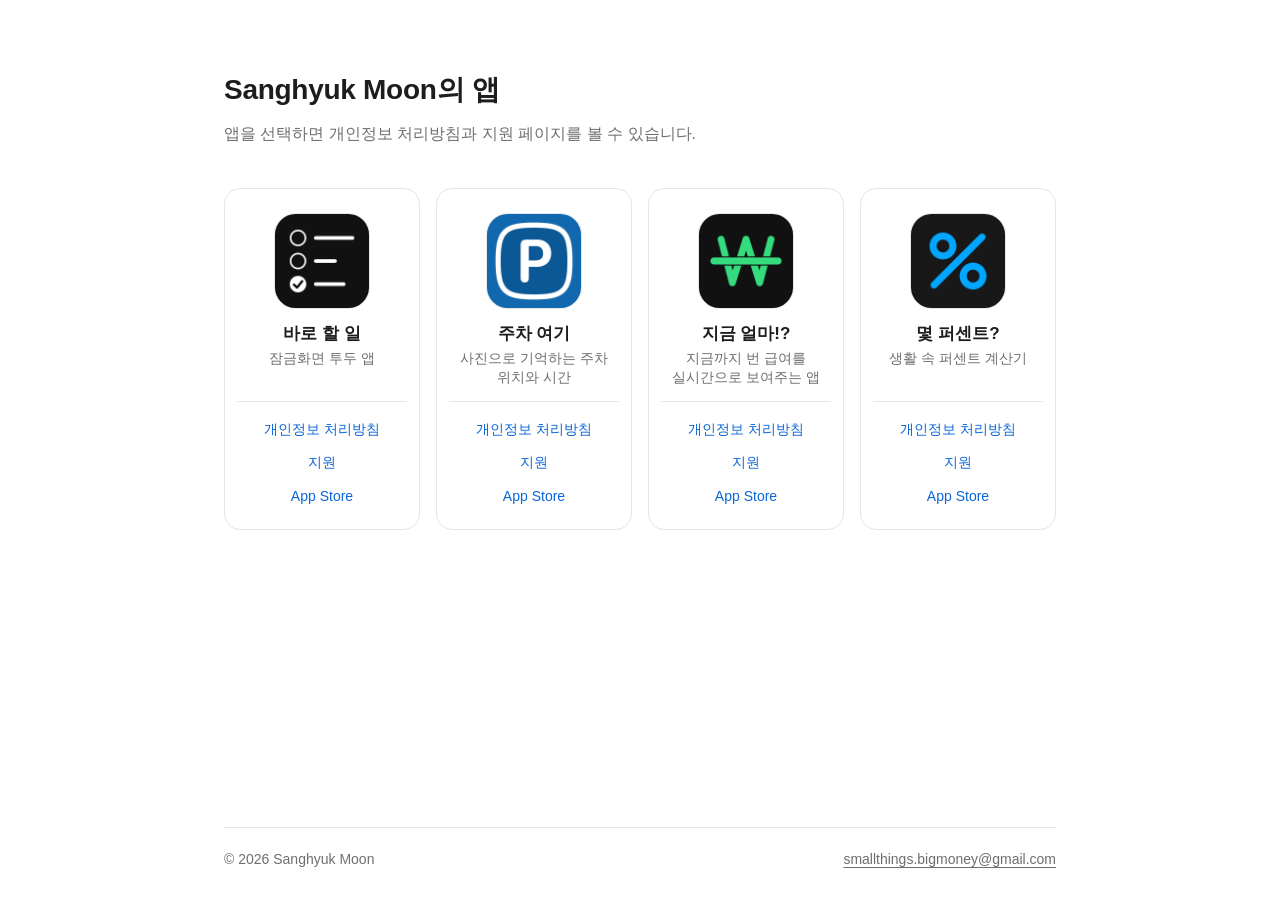
==== index.html @ 767bff01 "Rename barotodo-support path to barotodo Keep redirect stubs at the old path so existing links keep " ====
<!doctype html>
<html lang="ko">
<head>
  <meta charset="utf-8">
  <meta name="viewport" content="width=device-width, initial-scale=1">
  <meta name="description" content="Sanghyuk Moon이 만든 iOS 앱의 지원 및 개인정보 처리방침">
  <title>Sanghyuk Moon의 앱</title>
  <link rel="stylesheet" href="assets/styles.css">
</head>
<body>
  <div class="page page-home">
    <main>
      <div class="intro">
        <h1>Sanghyuk Moon의 앱</h1>
        <p class="lead">앱을 선택하면 개인정보 처리방침과 지원 페이지를 볼 수 있습니다.</p>
      </div>

      <ul class="app-grid">
        <li class="app-card">
          <a class="app-main" href="barotodo/">
            <img class="app-icon" src="barotodo/app-icon.png" alt="바로 할 일 앱 아이콘" width="96" height="96">
            <span class="app-name">바로 할 일</span>
            <span class="app-tag">잠금화면 투두 앱</span>
          </a>
          <p class="app-links">
            <a href="barotodo/">개인정보 처리방침</a>
            <a href="barotodo/support.html">지원</a>
            <a href="https://apps.apple.com/kr/app/id6792196850">App Store</a>
          </p>
        </li>
        <li class="app-card">
          <a class="app-main" href="parkinghere/">
            <img class="app-icon" src="parkinghere/app-icon.png" alt="주차 여기 앱 아이콘" width="96" height="96">
            <span class="app-name">주차 여기</span>
            <span class="app-tag">사진으로 기억하는 주차 위치와 시간</span>
          </a>
          <p class="app-links">
            <a href="parkinghere/">개인정보 처리방침</a>
            <a href="parkinghere/support.html">지원</a>
            <a href="https://apps.apple.com/kr/app/id6792790492">App Store</a>
          </p>
        </li>
        <li class="app-card">
          <a class="app-main" href="howmuch/">
            <img class="app-icon" src="howmuch/app-icon.png" alt="지금 얼마!? 앱 아이콘" width="96" height="96">
            <span class="app-name">지금 얼마!?</span>
            <span class="app-tag">지금까지 번 급여를 실시간으로 보여주는 앱</span>
          </a>
          <p class="app-links">
            <a href="howmuch/">개인정보 처리방침</a>
            <a href="howmuch/support.html">지원</a>
            <a href="https://apps.apple.com/kr/app/id6780528556">App Store</a>
          </p>
        </li>
        <li class="app-card">
          <a class="app-main" href="percentcalculator/">
            <img class="app-icon" src="percentcalculator/app-icon.png" alt="몇 퍼센트? 앱 아이콘" width="96" height="96">
            <span class="app-name">몇 퍼센트?</span>
            <span class="app-tag">생활 속 퍼센트 계산기</span>
          </a>
          <p class="app-links">
            <a href="percentcalculator/">개인정보 처리방침</a>
            <a href="percentcalculator/support.html">지원</a>
            <a href="https://apps.apple.com/kr/app/id6790330670">App Store</a>
          </p>
        </li>
      </ul>
    </main>

    <footer class="site-footer">
      <p>© 2026 Sanghyuk Moon</p>
      <a href="mailto:smallthings.bigmoney@gmail.com">smallthings.bigmoney@gmail.com</a>
    </footer>
  </div>
</body>
</html>
---- assets/styles.css ----
:root {
  color-scheme: light dark;
  --bg: #ffffff;
  --text: #1d1d1f;
  --muted: #6e6e73;
  --line: #e5e5ea;
  --soft: #f5f5f7;
  --accent: #0a66d8;
  --button-text: #ffffff;
}

@media (prefers-color-scheme: dark) {
  :root {
    --bg: #111113;
    --text: #f5f5f7;
    --muted: #a1a1a6;
    --line: #2c2c2e;
    --soft: #1c1c1e;
    --accent: #5aa9ff;
    --button-text: #0b0b0c;
  }
}

* { box-sizing: border-box; }

html { -webkit-text-size-adjust: 100%; }

body {
  margin: 0;
  background: var(--bg);
  color: var(--text);
  font-family: -apple-system, BlinkMacSystemFont, "Apple SD Gothic Neo", "Pretendard", "Noto Sans KR", "Malgun Gothic", sans-serif;
  font-size: 16px;
  line-height: 1.7;
  word-break: keep-all;
  overflow-wrap: anywhere;
}

a { color: var(--accent); text-underline-offset: 3px; }

.page {
  max-width: 720px;
  min-height: 100vh;
  margin: 0 auto;
  padding: 32px 24px 0;
  display: flex;
  flex-direction: column;
}

main { flex: 1; }

/* 앱 헤더 + 탭 */
.brand { display: flex; align-items: center; gap: 14px; }

.app-icon {
  border-radius: 22.5%;
  border: 1px solid var(--line);
  background: var(--soft);
  display: block;
}

.app-name { margin: 0; font-size: 18px; font-weight: 700; line-height: 1.3; }
.app-tag { margin: 2px 0 0; font-size: 14px; color: var(--muted); line-height: 1.4; }

.tabs {
  display: flex;
  gap: 24px;
  margin-top: 24px;
  border-bottom: 1px solid var(--line);
}

.tabs a {
  padding: 12px 2px;
  margin-bottom: -1px;
  border-bottom: 2px solid transparent;
  color: var(--muted);
  font-size: 15px;
  font-weight: 600;
  text-decoration: none;
}

.tabs a:hover { color: var(--text); }
.tabs a[aria-current="page"] { color: var(--text); border-bottom-color: var(--text); }

/* 본문 */
.intro { padding: 32px 0 8px; }

h1 { margin: 0; font-size: 28px; line-height: 1.3; letter-spacing: -0.01em; }
.lead { margin: 12px 0 0; color: var(--muted); }
.meta { margin: 12px 0 0; font-size: 14px; color: var(--muted); }

section { padding: 24px 0; border-top: 1px solid var(--line); }
.intro + section { margin-top: 24px; }

h2 { margin: 0 0 8px; font-size: 18px; line-height: 1.4; }
h3 { margin: 16px 0 4px; font-size: 16px; }
p { margin: 0 0 8px; }
section > :last-child { margin-bottom: 0; }

ul { margin: 8px 0; padding-left: 20px; }
li { margin: 4px 0; }

.note { font-size: 14px; color: var(--muted); }

.notice {
  margin: 12px 0 0;
  padding: 12px 16px;
  background: var(--soft);
  border-radius: 10px;
  font-size: 15px;
}

.details {
  display: grid;
  grid-template-columns: minmax(96px, max-content) 1fr;
  gap: 8px 20px;
  margin: 12px 0;
}

.details dt { font-weight: 600; }
.details dd { margin: 0; color: var(--muted); }

.button {
  display: inline-block;
  margin: 8px 0 12px;
  padding: 12px 22px;
  border-radius: 10px;
  background: var(--text);
  color: var(--bg);
  font-weight: 600;
  text-decoration: none;
}

.button:hover { opacity: 0.85; }

.faq details { border-bottom: 1px solid var(--line); }
.faq details:last-child { border-bottom: 0; }
.faq summary { padding: 12px 0; font-weight: 600; cursor: pointer; }
.faq details p { margin: 0 0 14px; color: var(--muted); }

/* 푸터 */
.site-footer {
  display: flex;
  align-items: center;
  justify-content: space-between;
  gap: 12px;
  margin-top: 32px;
  padding: 20px 0 28px;
  border-top: 1px solid var(--line);
  font-size: 14px;
  color: var(--muted);
}

.site-footer p { margin: 0; }
.site-footer a { color: var(--muted); }

.site-footer .home-link {
  padding: 7px 14px;
  border: 1px solid var(--line);
  border-radius: 999px;
  color: var(--text);
  font-weight: 600;
  text-decoration: none;
  white-space: nowrap;
}

.site-footer .home-link:hover { background: var(--soft); }

/* 첫 화면 */
.page-home { max-width: 880px; }
.page-home .intro { padding-top: 40px; }

.app-grid {
  list-style: none;
  margin: 32px 0 0;
  padding: 0;
  display: grid;
  grid-template-columns: repeat(4, 1fr);
  gap: 16px;
}

.app-card {
  margin: 0;
  padding: 24px 12px 16px;
  border: 1px solid var(--line);
  border-radius: 16px;
  text-align: center;
}

.app-main {
  display: flex;
  flex-direction: column;
  align-items: center;
  color: var(--text);
  text-decoration: none;
}

.app-main .app-icon { margin-bottom: 14px; }
.app-main .app-name { font-size: 17px; font-weight: 700; }
.app-main .app-tag { margin-top: 4px; min-height: 40px; }
.app-main:hover .app-name { text-decoration: underline; text-underline-offset: 3px; }

.app-links {
  display: flex;
  flex-direction: column;
  gap: 2px;
  margin: 12px 0 0;
  padding-top: 12px;
  border-top: 1px solid var(--line);
  font-size: 14px;
}

.app-links a { padding: 4px 0; text-decoration: none; }
.app-links a:hover { text-decoration: underline; }

@media (max-width: 760px) {
  .app-grid { grid-template-columns: repeat(2, 1fr); }
}

@media (max-width: 520px) {
  .page { padding: 20px 16px 0; }
  h1 { font-size: 24px; }
  .tabs { gap: 0; }
  .tabs a { flex: 1; text-align: center; }
  .details { grid-template-columns: 1fr; gap: 2px; }
  .details dd { margin-bottom: 10px; }
  .button { display: block; text-align: center; }
  .app-grid { gap: 12px; }
  .app-card { padding: 20px 10px 12px; }
}
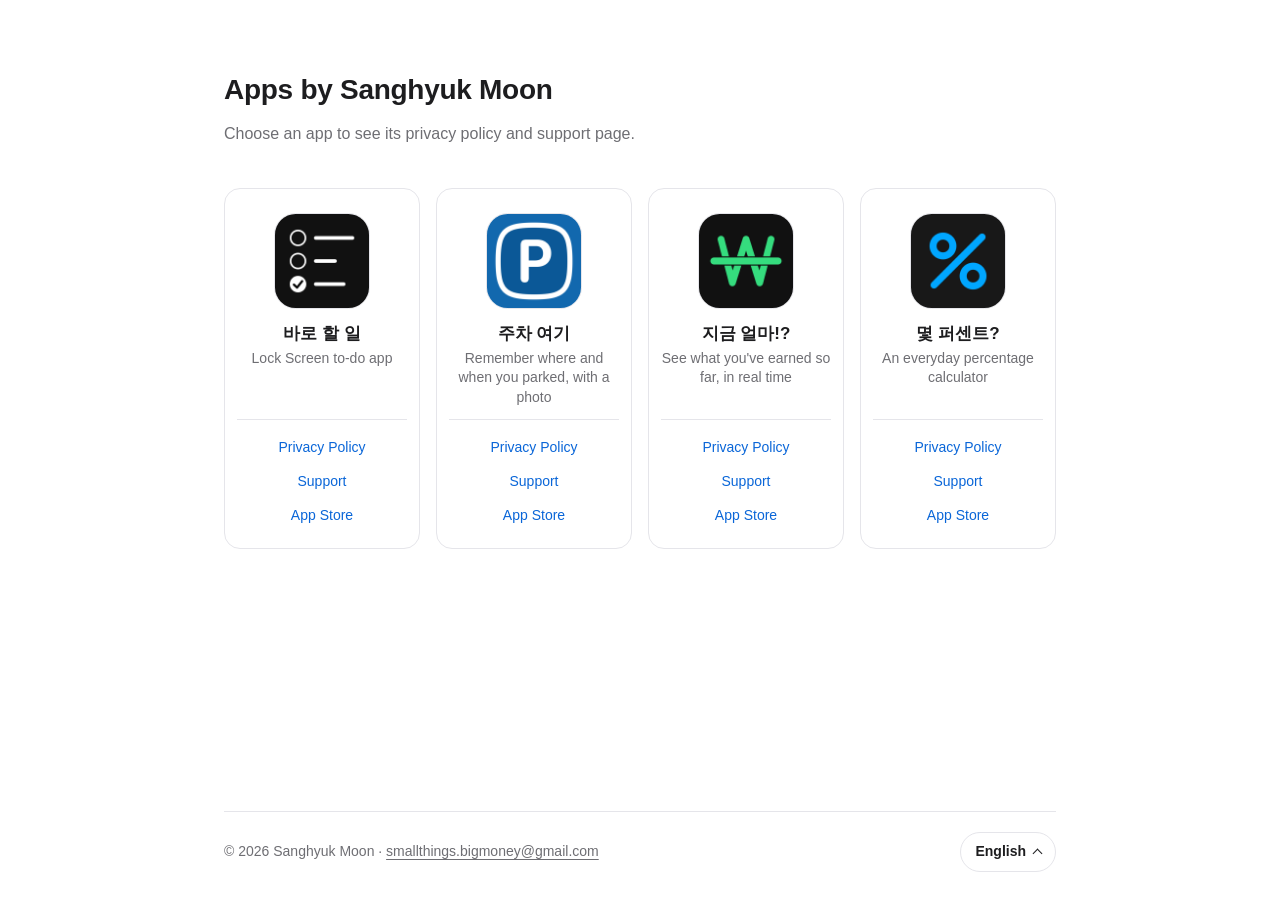
==== commit fb29b6f3: "Add English, Japanese, and Simplified Chinese translations Pages now pick the language from the devi" ====
--- a/index.html
+++ b/index.html
@@ -1,75 +1,264 @@
 <!doctype html>
-<html lang="ko">
+<html lang="en">
 <head>
   <meta charset="utf-8">
   <meta name="viewport" content="width=device-width, initial-scale=1">
-  <meta name="description" content="Sanghyuk Moon이 만든 iOS 앱의 지원 및 개인정보 처리방침">
-  <title>Sanghyuk Moon의 앱</title>
+  <meta name="description" content="Support and privacy policies for iOS apps by Sanghyuk Moon">
+  <title>Apps by Sanghyuk Moon</title>
   <link rel="stylesheet" href="assets/styles.css">
+  <script src="assets/lang.js"></script>
+  <noscript><style>.l-en { display: block; }</style></noscript>
 </head>
 <body>
   <div class="page page-home">
-    <main>
-      <div class="intro">
-        <h1>Sanghyuk Moon의 앱</h1>
-        <p class="lead">앱을 선택하면 개인정보 처리방침과 지원 페이지를 볼 수 있습니다.</p>
-      </div>
-
-      <ul class="app-grid">
-        <li class="app-card">
-          <a class="app-main" href="barotodo/">
-            <img class="app-icon" src="barotodo/app-icon.png" alt="바로 할 일 앱 아이콘" width="96" height="96">
-            <span class="app-name">바로 할 일</span>
-            <span class="app-tag">잠금화면 투두 앱</span>
-          </a>
-          <p class="app-links">
-            <a href="barotodo/">개인정보 처리방침</a>
-            <a href="barotodo/support.html">지원</a>
-            <a href="https://apps.apple.com/kr/app/id6792196850">App Store</a>
-          </p>
-        </li>
-        <li class="app-card">
-          <a class="app-main" href="parkinghere/">
-            <img class="app-icon" src="parkinghere/app-icon.png" alt="주차 여기 앱 아이콘" width="96" height="96">
-            <span class="app-name">주차 여기</span>
-            <span class="app-tag">사진으로 기억하는 주차 위치와 시간</span>
-          </a>
-          <p class="app-links">
-            <a href="parkinghere/">개인정보 처리방침</a>
-            <a href="parkinghere/support.html">지원</a>
-            <a href="https://apps.apple.com/kr/app/id6792790492">App Store</a>
-          </p>
-        </li>
-        <li class="app-card">
-          <a class="app-main" href="howmuch/">
-            <img class="app-icon" src="howmuch/app-icon.png" alt="지금 얼마!? 앱 아이콘" width="96" height="96">
-            <span class="app-name">지금 얼마!?</span>
-            <span class="app-tag">지금까지 번 급여를 실시간으로 보여주는 앱</span>
-          </a>
-          <p class="app-links">
-            <a href="howmuch/">개인정보 처리방침</a>
-            <a href="howmuch/support.html">지원</a>
-            <a href="https://apps.apple.com/kr/app/id6780528556">App Store</a>
-          </p>
-        </li>
-        <li class="app-card">
-          <a class="app-main" href="percentcalculator/">
-            <img class="app-icon" src="percentcalculator/app-icon.png" alt="몇 퍼센트? 앱 아이콘" width="96" height="96">
-            <span class="app-name">몇 퍼센트?</span>
-            <span class="app-tag">생활 속 퍼센트 계산기</span>
-          </a>
-          <p class="app-links">
-            <a href="percentcalculator/">개인정보 처리방침</a>
-            <a href="percentcalculator/support.html">지원</a>
-            <a href="https://apps.apple.com/kr/app/id6790330670">App Store</a>
-          </p>
-        </li>
-      </ul>
-    </main>
+    <div class="l l-ko" lang="ko" data-title="Sanghyuk Moon의 앱">
+      <main>
+        <div class="intro">
+          <h1>Sanghyuk Moon의 앱</h1>
+          <p class="lead">앱을 선택하면 개인정보 처리방침과 지원 페이지를 볼 수 있습니다.</p>
+        </div>
+
+        <ul class="app-grid">
+          <li class="app-card">
+            <a class="app-main" href="barotodo/">
+              <img class="app-icon" src="barotodo/app-icon.png" alt="바로 할 일 앱 아이콘" width="96" height="96">
+              <span class="app-name" lang="ko">바로 할 일</span>
+              <span class="app-tag">잠금화면 투두 앱</span>
+            </a>
+            <p class="app-links">
+              <a href="barotodo/">개인정보 처리방침</a>
+              <a href="barotodo/support.html">지원</a>
+              <a href="https://apps.apple.com/app/id6792196850">App Store</a>
+            </p>
+          </li>
+          <li class="app-card">
+            <a class="app-main" href="parkinghere/">
+              <img class="app-icon" src="parkinghere/app-icon.png" alt="주차 여기 앱 아이콘" width="96" height="96">
+              <span class="app-name" lang="ko">주차 여기</span>
+              <span class="app-tag">사진으로 기억하는 주차 위치와 시간</span>
+            </a>
+            <p class="app-links">
+              <a href="parkinghere/">개인정보 처리방침</a>
+              <a href="parkinghere/support.html">지원</a>
+              <a href="https://apps.apple.com/app/id6792790492">App Store</a>
+            </p>
+          </li>
+          <li class="app-card">
+            <a class="app-main" href="howmuch/">
+              <img class="app-icon" src="howmuch/app-icon.png" alt="지금 얼마!? 앱 아이콘" width="96" height="96">
+              <span class="app-name" lang="ko">지금 얼마!?</span>
+              <span class="app-tag">지금까지 번 급여를 실시간으로 보여주는 앱</span>
+            </a>
+            <p class="app-links">
+              <a href="howmuch/">개인정보 처리방침</a>
+              <a href="howmuch/support.html">지원</a>
+              <a href="https://apps.apple.com/app/id6780528556">App Store</a>
+            </p>
+          </li>
+          <li class="app-card">
+            <a class="app-main" href="percentcalculator/">
+              <img class="app-icon" src="percentcalculator/app-icon.png" alt="몇 퍼센트? 앱 아이콘" width="96" height="96">
+              <span class="app-name" lang="ko">몇 퍼센트?</span>
+              <span class="app-tag">생활 속 퍼센트 계산기</span>
+            </a>
+            <p class="app-links">
+              <a href="percentcalculator/">개인정보 처리방침</a>
+              <a href="percentcalculator/support.html">지원</a>
+              <a href="https://apps.apple.com/app/id6790330670">App Store</a>
+            </p>
+          </li>
+        </ul>
+      </main>
+    </div>
+    <div class="l l-en" lang="en" data-title="Apps by Sanghyuk Moon">
+      <main>
+        <div class="intro">
+          <h1>Apps by Sanghyuk Moon</h1>
+          <p class="lead">Choose an app to see its privacy policy and support page.</p>
+        </div>
+
+        <ul class="app-grid">
+          <li class="app-card">
+            <a class="app-main" href="barotodo/">
+              <img class="app-icon" src="barotodo/app-icon.png" alt="바로 할 일 app icon" width="96" height="96">
+              <span class="app-name" lang="ko">바로 할 일</span>
+              <span class="app-tag">Lock Screen to-do app</span>
+            </a>
+            <p class="app-links">
+              <a href="barotodo/">Privacy Policy</a>
+              <a href="barotodo/support.html">Support</a>
+              <a href="https://apps.apple.com/app/id6792196850">App Store</a>
+            </p>
+          </li>
+          <li class="app-card">
+            <a class="app-main" href="parkinghere/">
+              <img class="app-icon" src="parkinghere/app-icon.png" alt="주차 여기 app icon" width="96" height="96">
+              <span class="app-name" lang="ko">주차 여기</span>
+              <span class="app-tag">Remember where and when you parked, with a photo</span>
+            </a>
+            <p class="app-links">
+              <a href="parkinghere/">Privacy Policy</a>
+              <a href="parkinghere/support.html">Support</a>
+              <a href="https://apps.apple.com/app/id6792790492">App Store</a>
+            </p>
+          </li>
+          <li class="app-card">
+            <a class="app-main" href="howmuch/">
+              <img class="app-icon" src="howmuch/app-icon.png" alt="지금 얼마!? app icon" width="96" height="96">
+              <span class="app-name" lang="ko">지금 얼마!?</span>
+              <span class="app-tag">See what you've earned so far, in real time</span>
+            </a>
+            <p class="app-links">
+              <a href="howmuch/">Privacy Policy</a>
+              <a href="howmuch/support.html">Support</a>
+              <a href="https://apps.apple.com/app/id6780528556">App Store</a>
+            </p>
+          </li>
+          <li class="app-card">
+            <a class="app-main" href="percentcalculator/">
+              <img class="app-icon" src="percentcalculator/app-icon.png" alt="몇 퍼센트? app icon" width="96" height="96">
+              <span class="app-name" lang="ko">몇 퍼센트?</span>
+              <span class="app-tag">An everyday percentage calculator</span>
+            </a>
+            <p class="app-links">
+              <a href="percentcalculator/">Privacy Policy</a>
+              <a href="percentcalculator/support.html">Support</a>
+              <a href="https://apps.apple.com/app/id6790330670">App Store</a>
+            </p>
+          </li>
+        </ul>
+      </main>
+    </div>
+    <div class="l l-ja" lang="ja" data-title="Sanghyuk Moonのアプリ">
+      <main>
+        <div class="intro">
+          <h1>Sanghyuk Moonのアプリ</h1>
+          <p class="lead">アプリを選ぶと、プライバシーポリシーとサポートページをご覧いただけます。</p>
+        </div>
+
+        <ul class="app-grid">
+          <li class="app-card">
+            <a class="app-main" href="barotodo/">
+              <img class="app-icon" src="barotodo/app-icon.png" alt="바로 할 일 アプリアイコン" width="96" height="96">
+              <span class="app-name" lang="ko">바로 할 일</span>
+              <span class="app-tag">ロック画面ToDoアプリ</span>
+            </a>
+            <p class="app-links">
+              <a href="barotodo/">プライバシーポリシー</a>
+              <a href="barotodo/support.html">サポート</a>
+              <a href="https://apps.apple.com/app/id6792196850">App Store</a>
+            </p>
+          </li>
+          <li class="app-card">
+            <a class="app-main" href="parkinghere/">
+              <img class="app-icon" src="parkinghere/app-icon.png" alt="주차 여기 アプリアイコン" width="96" height="96">
+              <span class="app-name" lang="ko">주차 여기</span>
+              <span class="app-tag">写真で覚える駐車位置と時間</span>
+            </a>
+            <p class="app-links">
+              <a href="parkinghere/">プライバシーポリシー</a>
+              <a href="parkinghere/support.html">サポート</a>
+              <a href="https://apps.apple.com/app/id6792790492">App Store</a>
+            </p>
+          </li>
+          <li class="app-card">
+            <a class="app-main" href="howmuch/">
+              <img class="app-icon" src="howmuch/app-icon.png" alt="지금 얼마!? アプリアイコン" width="96" height="96">
+              <span class="app-name" lang="ko">지금 얼마!?</span>
+              <span class="app-tag">今までに稼いだ給与をリアルタイムで表示するアプリ</span>
+            </a>
+            <p class="app-links">
+              <a href="howmuch/">プライバシーポリシー</a>
+              <a href="howmuch/support.html">サポート</a>
+              <a href="https://apps.apple.com/app/id6780528556">App Store</a>
+            </p>
+          </li>
+          <li class="app-card">
+            <a class="app-main" href="percentcalculator/">
+              <img class="app-icon" src="percentcalculator/app-icon.png" alt="몇 퍼센트? アプリアイコン" width="96" height="96">
+              <span class="app-name" lang="ko">몇 퍼센트?</span>
+              <span class="app-tag">暮らしのパーセント計算機</span>
+            </a>
+            <p class="app-links">
+              <a href="percentcalculator/">プライバシーポリシー</a>
+              <a href="percentcalculator/support.html">サポート</a>
+              <a href="https://apps.apple.com/app/id6790330670">App Store</a>
+            </p>
+          </li>
+        </ul>
+      </main>
+    </div>
+    <div class="l l-zh" lang="zh-Hans" data-title="Sanghyuk Moon 的应用">
+      <main>
+        <div class="intro">
+          <h1>Sanghyuk Moon 的应用</h1>
+          <p class="lead">选择应用即可查看隐私政策和支持页面。</p>
+        </div>
+
+        <ul class="app-grid">
+          <li class="app-card">
+            <a class="app-main" href="barotodo/">
+              <img class="app-icon" src="barotodo/app-icon.png" alt="바로 할 일 应用图标" width="96" height="96">
+              <span class="app-name" lang="ko">바로 할 일</span>
+              <span class="app-tag">锁屏待办应用</span>
+            </a>
+            <p class="app-links">
+              <a href="barotodo/">隐私政策</a>
+              <a href="barotodo/support.html">支持</a>
+              <a href="https://apps.apple.com/app/id6792196850">App Store</a>
+            </p>
+          </li>
+          <li class="app-card">
+            <a class="app-main" href="parkinghere/">
+              <img class="app-icon" src="parkinghere/app-icon.png" alt="주차 여기 应用图标" width="96" height="96">
+              <span class="app-name" lang="ko">주차 여기</span>
+              <span class="app-tag">用照片记住停车位置和时间</span>
+            </a>
+            <p class="app-links">
+              <a href="parkinghere/">隐私政策</a>
+              <a href="parkinghere/support.html">支持</a>
+              <a href="https://apps.apple.com/app/id6792790492">App Store</a>
+            </p>
+          </li>
+          <li class="app-card">
+            <a class="app-main" href="howmuch/">
+              <img class="app-icon" src="howmuch/app-icon.png" alt="지금 얼마!? 应用图标" width="96" height="96">
+              <span class="app-name" lang="ko">지금 얼마!?</span>
+              <span class="app-tag">实时显示到目前为止赚到的工资</span>
+            </a>
+            <p class="app-links">
+              <a href="howmuch/">隐私政策</a>
+              <a href="howmuch/support.html">支持</a>
+              <a href="https://apps.apple.com/app/id6780528556">App Store</a>
+            </p>
+          </li>
+          <li class="app-card">
+            <a class="app-main" href="percentcalculator/">
+              <img class="app-icon" src="percentcalculator/app-icon.png" alt="몇 퍼센트? 应用图标" width="96" height="96">
+              <span class="app-name" lang="ko">몇 퍼센트?</span>
+              <span class="app-tag">生活中的百分比计算器</span>
+            </a>
+            <p class="app-links">
+              <a href="percentcalculator/">隐私政策</a>
+              <a href="percentcalculator/support.html">支持</a>
+              <a href="https://apps.apple.com/app/id6790330670">App Store</a>
+            </p>
+          </li>
+        </ul>
+      </main>
+    </div>
 
     <footer class="site-footer">
-      <p>© 2026 Sanghyuk Moon</p>
-      <a href="mailto:smallthings.bigmoney@gmail.com">smallthings.bigmoney@gmail.com</a>
+      <p>© 2026 Sanghyuk Moon · <a href="mailto:smallthings.bigmoney@gmail.com">smallthings.bigmoney@gmail.com</a></p>
+      <details class="lang-menu">
+        <summary aria-label="Language"><span data-lang-label>Language</span></summary>
+        <div class="menu">
+          <button type="button" data-set-lang="en" lang="en">English</button>
+          <button type="button" data-set-lang="ko" lang="ko">한국어</button>
+          <button type="button" data-set-lang="ja" lang="ja">日本語</button>
+          <button type="button" data-set-lang="zh" lang="zh-Hans">简体中文</button>
+        </div>
+      </details>
     </footer>
   </div>
 </body>
--- a/assets/styles.css
+++ b/assets/styles.css
@@ -29,7 +29,7 @@
   margin: 0;
   background: var(--bg);
   color: var(--text);
-  font-family: -apple-system, BlinkMacSystemFont, "Apple SD Gothic Neo", "Pretendard", "Noto Sans KR", "Malgun Gothic", sans-serif;
+  font-family: -apple-system, BlinkMacSystemFont, "Apple SD Gothic Neo", "Hiragino Sans", "PingFang SC", "Noto Sans KR", "Malgun Gothic", "Yu Gothic", "Microsoft YaHei", sans-serif;
   font-size: 16px;
   line-height: 1.7;
   word-break: keep-all;
@@ -47,7 +47,13 @@
   flex-direction: column;
 }
 
-main { flex: 1; }
+/* 언어별 블록: lang.js가 html[data-lang]을 정하면 해당 언어만 보인다 */
+.l { display: none; flex: 1; }
+html[data-lang="ko"] .l-ko,
+html[data-lang="en"] .l-en,
+html[data-lang="ja"] .l-ja,
+html[data-lang="zh"] .l-zh { display: block; }
+.l-en, .l-ja, .l-zh { word-break: normal; }
 
 /* 앱 헤더 + 탭 */
 .brand { display: flex; align-items: center; gap: 14px; }
@@ -154,17 +160,74 @@
 .site-footer p { margin: 0; }
 .site-footer a { color: var(--muted); }
 
-.site-footer .home-link {
+/* 언어 선택 메뉴 */
+.lang-menu { position: relative; }
+
+.lang-menu summary {
+  display: flex;
+  align-items: center;
+  gap: 8px;
   padding: 7px 14px;
   border: 1px solid var(--line);
   border-radius: 999px;
   color: var(--text);
   font-weight: 600;
-  text-decoration: none;
   white-space: nowrap;
-}
-
-.site-footer .home-link:hover { background: var(--soft); }
+  cursor: pointer;
+  list-style: none;
+  user-select: none;
+}
+
+.lang-menu summary::-webkit-details-marker { display: none; }
+
+.lang-menu summary::after {
+  content: "";
+  width: 6px;
+  height: 6px;
+  margin-top: 3px;
+  border-left: 1.5px solid currentColor;
+  border-top: 1.5px solid currentColor;
+  transform: rotate(45deg);
+}
+
+.lang-menu[open] summary::after { margin-top: -3px; transform: rotate(225deg); }
+.lang-menu summary:hover, .lang-menu[open] summary { background: var(--soft); }
+
+.lang-menu .menu {
+  position: absolute;
+  right: 0;
+  bottom: calc(100% + 8px);
+  min-width: 168px;
+  padding: 6px;
+  background: var(--bg);
+  border: 1px solid var(--line);
+  border-radius: 12px;
+  box-shadow: 0 8px 24px rgba(0, 0, 0, 0.14);
+  z-index: 10;
+}
+
+.lang-menu .menu button,
+.lang-menu .menu a {
+  display: block;
+  width: 100%;
+  padding: 9px 12px;
+  border: 0;
+  border-radius: 8px;
+  background: none;
+  color: var(--text);
+  font: inherit;
+  text-align: left;
+  text-decoration: none;
+  cursor: pointer;
+}
+
+.lang-menu .menu button:hover,
+.lang-menu .menu a:hover { background: var(--soft); }
+
+.lang-menu .menu button[aria-current="true"] { font-weight: 700; }
+.lang-menu .menu button[aria-current="true"]::after { content: "✓"; float: right; color: var(--muted); }
+
+.lang-menu .menu hr { margin: 6px 0; border: 0; border-top: 1px solid var(--line); }
 
 /* 첫 화면 */
 .page-home { max-width: 880px; }
@@ -185,9 +248,12 @@
   border: 1px solid var(--line);
   border-radius: 16px;
   text-align: center;
+  display: flex;
+  flex-direction: column;
 }
 
 .app-main {
+  flex: 1;
   display: flex;
   flex-direction: column;
   align-items: center;
@@ -197,7 +263,7 @@
 
 .app-main .app-icon { margin-bottom: 14px; }
 .app-main .app-name { font-size: 17px; font-weight: 700; }
-.app-main .app-tag { margin-top: 4px; min-height: 40px; }
+.app-main .app-tag { margin-top: 4px; }
 .app-main:hover .app-name { text-decoration: underline; text-underline-offset: 3px; }
 
 .app-links {
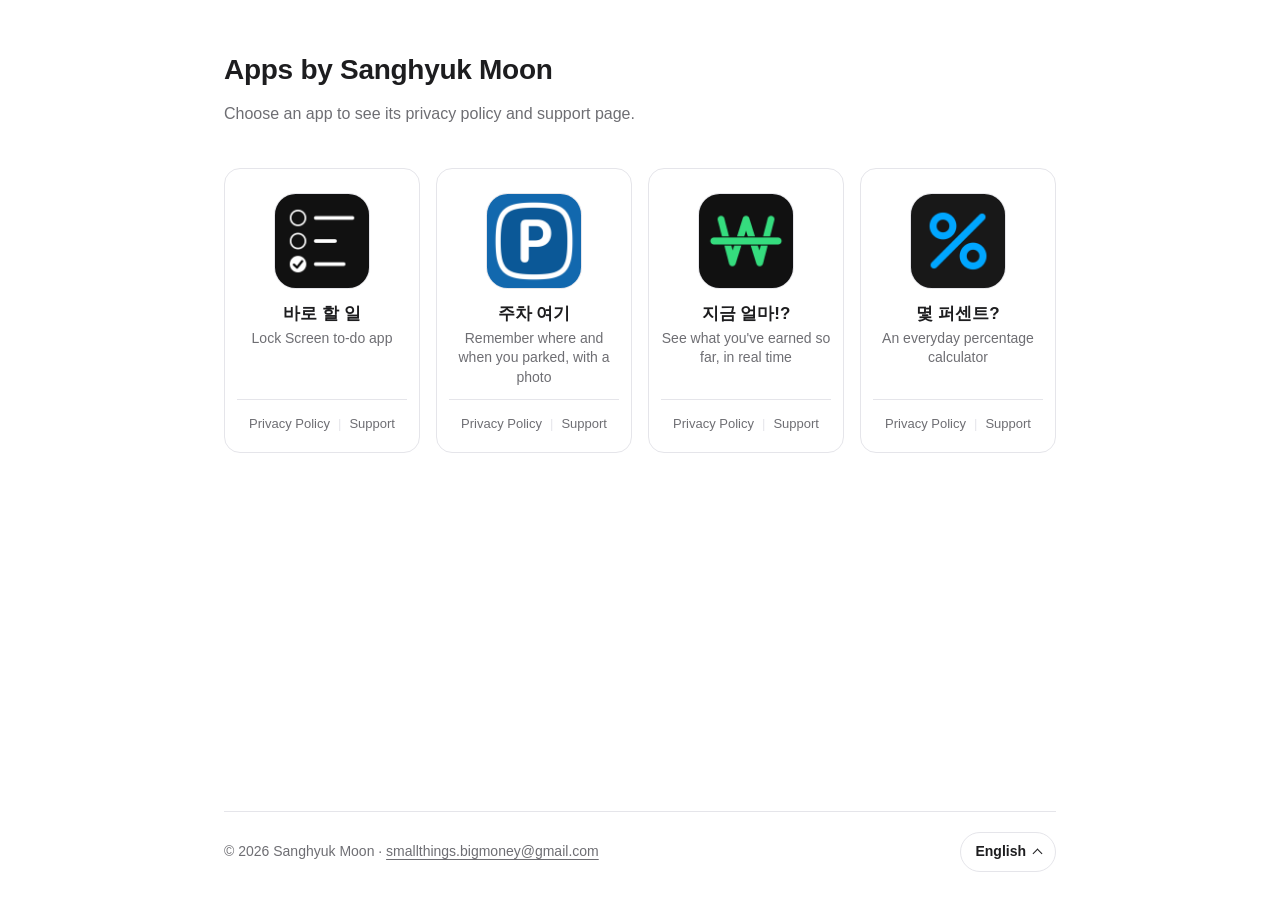
==== commit 60181151: "Link home icons to the App Store and pin the app header Home cards: the icon opens the App Store, an" ====
--- a/index.html
+++ b/index.html
@@ -20,7 +20,7 @@
 
         <ul class="app-grid">
           <li class="app-card">
-            <a class="app-main" href="barotodo/">
+            <a class="app-main" href="https://apps.apple.com/app/id6792196850">
               <img class="app-icon" src="barotodo/app-icon.png" alt="바로 할 일 앱 아이콘" width="96" height="96">
               <span class="app-name" lang="ko">바로 할 일</span>
               <span class="app-tag">잠금화면 투두 앱</span>
@@ -28,11 +28,10 @@
             <p class="app-links">
               <a href="barotodo/">개인정보 처리방침</a>
               <a href="barotodo/support.html">지원</a>
-              <a href="https://apps.apple.com/app/id6792196850">App Store</a>
-            </p>
-          </li>
-          <li class="app-card">
-            <a class="app-main" href="parkinghere/">
+            </p>
+          </li>
+          <li class="app-card">
+            <a class="app-main" href="https://apps.apple.com/app/id6792790492">
               <img class="app-icon" src="parkinghere/app-icon.png" alt="주차 여기 앱 아이콘" width="96" height="96">
               <span class="app-name" lang="ko">주차 여기</span>
               <span class="app-tag">사진으로 기억하는 주차 위치와 시간</span>
@@ -40,11 +39,10 @@
             <p class="app-links">
               <a href="parkinghere/">개인정보 처리방침</a>
               <a href="parkinghere/support.html">지원</a>
-              <a href="https://apps.apple.com/app/id6792790492">App Store</a>
-            </p>
-          </li>
-          <li class="app-card">
-            <a class="app-main" href="howmuch/">
+            </p>
+          </li>
+          <li class="app-card">
+            <a class="app-main" href="https://apps.apple.com/app/id6780528556">
               <img class="app-icon" src="howmuch/app-icon.png" alt="지금 얼마!? 앱 아이콘" width="96" height="96">
               <span class="app-name" lang="ko">지금 얼마!?</span>
               <span class="app-tag">지금까지 번 급여를 실시간으로 보여주는 앱</span>
@@ -52,11 +50,10 @@
             <p class="app-links">
               <a href="howmuch/">개인정보 처리방침</a>
               <a href="howmuch/support.html">지원</a>
-              <a href="https://apps.apple.com/app/id6780528556">App Store</a>
-            </p>
-          </li>
-          <li class="app-card">
-            <a class="app-main" href="percentcalculator/">
+            </p>
+          </li>
+          <li class="app-card">
+            <a class="app-main" href="https://apps.apple.com/app/id6790330670">
               <img class="app-icon" src="percentcalculator/app-icon.png" alt="몇 퍼센트? 앱 아이콘" width="96" height="96">
               <span class="app-name" lang="ko">몇 퍼센트?</span>
               <span class="app-tag">생활 속 퍼센트 계산기</span>
@@ -64,7 +61,6 @@
             <p class="app-links">
               <a href="percentcalculator/">개인정보 처리방침</a>
               <a href="percentcalculator/support.html">지원</a>
-              <a href="https://apps.apple.com/app/id6790330670">App Store</a>
             </p>
           </li>
         </ul>
@@ -79,7 +75,7 @@
 
         <ul class="app-grid">
           <li class="app-card">
-            <a class="app-main" href="barotodo/">
+            <a class="app-main" href="https://apps.apple.com/app/id6792196850">
               <img class="app-icon" src="barotodo/app-icon.png" alt="바로 할 일 app icon" width="96" height="96">
               <span class="app-name" lang="ko">바로 할 일</span>
               <span class="app-tag">Lock Screen to-do app</span>
@@ -87,11 +83,10 @@
             <p class="app-links">
               <a href="barotodo/">Privacy Policy</a>
               <a href="barotodo/support.html">Support</a>
-              <a href="https://apps.apple.com/app/id6792196850">App Store</a>
-            </p>
-          </li>
-          <li class="app-card">
-            <a class="app-main" href="parkinghere/">
+            </p>
+          </li>
+          <li class="app-card">
+            <a class="app-main" href="https://apps.apple.com/app/id6792790492">
               <img class="app-icon" src="parkinghere/app-icon.png" alt="주차 여기 app icon" width="96" height="96">
               <span class="app-name" lang="ko">주차 여기</span>
               <span class="app-tag">Remember where and when you parked, with a photo</span>
@@ -99,11 +94,10 @@
             <p class="app-links">
               <a href="parkinghere/">Privacy Policy</a>
               <a href="parkinghere/support.html">Support</a>
-              <a href="https://apps.apple.com/app/id6792790492">App Store</a>
-            </p>
-          </li>
-          <li class="app-card">
-            <a class="app-main" href="howmuch/">
+            </p>
+          </li>
+          <li class="app-card">
+            <a class="app-main" href="https://apps.apple.com/app/id6780528556">
               <img class="app-icon" src="howmuch/app-icon.png" alt="지금 얼마!? app icon" width="96" height="96">
               <span class="app-name" lang="ko">지금 얼마!?</span>
               <span class="app-tag">See what you've earned so far, in real time</span>
@@ -111,11 +105,10 @@
             <p class="app-links">
               <a href="howmuch/">Privacy Policy</a>
               <a href="howmuch/support.html">Support</a>
-              <a href="https://apps.apple.com/app/id6780528556">App Store</a>
-            </p>
-          </li>
-          <li class="app-card">
-            <a class="app-main" href="percentcalculator/">
+            </p>
+          </li>
+          <li class="app-card">
+            <a class="app-main" href="https://apps.apple.com/app/id6790330670">
               <img class="app-icon" src="percentcalculator/app-icon.png" alt="몇 퍼센트? app icon" width="96" height="96">
               <span class="app-name" lang="ko">몇 퍼센트?</span>
               <span class="app-tag">An everyday percentage calculator</span>
@@ -123,7 +116,6 @@
             <p class="app-links">
               <a href="percentcalculator/">Privacy Policy</a>
               <a href="percentcalculator/support.html">Support</a>
-              <a href="https://apps.apple.com/app/id6790330670">App Store</a>
             </p>
           </li>
         </ul>
@@ -138,51 +130,47 @@
 
         <ul class="app-grid">
           <li class="app-card">
-            <a class="app-main" href="barotodo/">
+            <a class="app-main" href="https://apps.apple.com/app/id6792196850">
               <img class="app-icon" src="barotodo/app-icon.png" alt="바로 할 일 アプリアイコン" width="96" height="96">
               <span class="app-name" lang="ko">바로 할 일</span>
               <span class="app-tag">ロック画面ToDoアプリ</span>
             </a>
             <p class="app-links">
-              <a href="barotodo/">プライバシーポリシー</a>
+              <a href="barotodo/">プライバシー</a>
               <a href="barotodo/support.html">サポート</a>
-              <a href="https://apps.apple.com/app/id6792196850">App Store</a>
-            </p>
-          </li>
-          <li class="app-card">
-            <a class="app-main" href="parkinghere/">
+            </p>
+          </li>
+          <li class="app-card">
+            <a class="app-main" href="https://apps.apple.com/app/id6792790492">
               <img class="app-icon" src="parkinghere/app-icon.png" alt="주차 여기 アプリアイコン" width="96" height="96">
               <span class="app-name" lang="ko">주차 여기</span>
               <span class="app-tag">写真で覚える駐車位置と時間</span>
             </a>
             <p class="app-links">
-              <a href="parkinghere/">プライバシーポリシー</a>
+              <a href="parkinghere/">プライバシー</a>
               <a href="parkinghere/support.html">サポート</a>
-              <a href="https://apps.apple.com/app/id6792790492">App Store</a>
-            </p>
-          </li>
-          <li class="app-card">
-            <a class="app-main" href="howmuch/">
+            </p>
+          </li>
+          <li class="app-card">
+            <a class="app-main" href="https://apps.apple.com/app/id6780528556">
               <img class="app-icon" src="howmuch/app-icon.png" alt="지금 얼마!? アプリアイコン" width="96" height="96">
               <span class="app-name" lang="ko">지금 얼마!?</span>
               <span class="app-tag">今までに稼いだ給与をリアルタイムで表示するアプリ</span>
             </a>
             <p class="app-links">
-              <a href="howmuch/">プライバシーポリシー</a>
+              <a href="howmuch/">プライバシー</a>
               <a href="howmuch/support.html">サポート</a>
-              <a href="https://apps.apple.com/app/id6780528556">App Store</a>
-            </p>
-          </li>
-          <li class="app-card">
-            <a class="app-main" href="percentcalculator/">
+            </p>
+          </li>
+          <li class="app-card">
+            <a class="app-main" href="https://apps.apple.com/app/id6790330670">
               <img class="app-icon" src="percentcalculator/app-icon.png" alt="몇 퍼센트? アプリアイコン" width="96" height="96">
               <span class="app-name" lang="ko">몇 퍼센트?</span>
               <span class="app-tag">暮らしのパーセント計算機</span>
             </a>
             <p class="app-links">
-              <a href="percentcalculator/">プライバシーポリシー</a>
+              <a href="percentcalculator/">プライバシー</a>
               <a href="percentcalculator/support.html">サポート</a>
-              <a href="https://apps.apple.com/app/id6790330670">App Store</a>
             </p>
           </li>
         </ul>
@@ -197,7 +185,7 @@
 
         <ul class="app-grid">
           <li class="app-card">
-            <a class="app-main" href="barotodo/">
+            <a class="app-main" href="https://apps.apple.com/app/id6792196850">
               <img class="app-icon" src="barotodo/app-icon.png" alt="바로 할 일 应用图标" width="96" height="96">
               <span class="app-name" lang="ko">바로 할 일</span>
               <span class="app-tag">锁屏待办应用</span>
@@ -205,11 +193,10 @@
             <p class="app-links">
               <a href="barotodo/">隐私政策</a>
               <a href="barotodo/support.html">支持</a>
-              <a href="https://apps.apple.com/app/id6792196850">App Store</a>
-            </p>
-          </li>
-          <li class="app-card">
-            <a class="app-main" href="parkinghere/">
+            </p>
+          </li>
+          <li class="app-card">
+            <a class="app-main" href="https://apps.apple.com/app/id6792790492">
               <img class="app-icon" src="parkinghere/app-icon.png" alt="주차 여기 应用图标" width="96" height="96">
               <span class="app-name" lang="ko">주차 여기</span>
               <span class="app-tag">用照片记住停车位置和时间</span>
@@ -217,11 +204,10 @@
             <p class="app-links">
               <a href="parkinghere/">隐私政策</a>
               <a href="parkinghere/support.html">支持</a>
-              <a href="https://apps.apple.com/app/id6792790492">App Store</a>
-            </p>
-          </li>
-          <li class="app-card">
-            <a class="app-main" href="howmuch/">
+            </p>
+          </li>
+          <li class="app-card">
+            <a class="app-main" href="https://apps.apple.com/app/id6780528556">
               <img class="app-icon" src="howmuch/app-icon.png" alt="지금 얼마!? 应用图标" width="96" height="96">
               <span class="app-name" lang="ko">지금 얼마!?</span>
               <span class="app-tag">实时显示到目前为止赚到的工资</span>
@@ -229,11 +215,10 @@
             <p class="app-links">
               <a href="howmuch/">隐私政策</a>
               <a href="howmuch/support.html">支持</a>
-              <a href="https://apps.apple.com/app/id6780528556">App Store</a>
-            </p>
-          </li>
-          <li class="app-card">
-            <a class="app-main" href="percentcalculator/">
+            </p>
+          </li>
+          <li class="app-card">
+            <a class="app-main" href="https://apps.apple.com/app/id6790330670">
               <img class="app-icon" src="percentcalculator/app-icon.png" alt="몇 퍼센트? 应用图标" width="96" height="96">
               <span class="app-name" lang="ko">몇 퍼센트?</span>
               <span class="app-tag">生活中的百分比计算器</span>
@@ -241,7 +226,6 @@
             <p class="app-links">
               <a href="percentcalculator/">隐私政策</a>
               <a href="percentcalculator/support.html">支持</a>
-              <a href="https://apps.apple.com/app/id6790330670">App Store</a>
             </p>
           </li>
         </ul>
--- a/assets/styles.css
+++ b/assets/styles.css
@@ -42,7 +42,7 @@
   max-width: 720px;
   min-height: 100vh;
   margin: 0 auto;
-  padding: 32px 24px 0;
+  padding: 12px 24px 0;
   display: flex;
   flex-direction: column;
 }
@@ -56,7 +56,30 @@
 .l-en, .l-ja, .l-zh { word-break: normal; }
 
 /* 앱 헤더 + 탭 */
+.app-header {
+  position: sticky;
+  top: 0;
+  z-index: 5;
+  padding-top: 20px;
+  background: var(--bg);
+}
+
 .brand { display: flex; align-items: center; gap: 14px; }
+.brand-text { flex: 1; min-width: 0; }
+
+.store-link {
+  flex: none;
+  padding: 7px 16px;
+  border-radius: 999px;
+  background: var(--text);
+  color: var(--bg);
+  font-size: 14px;
+  font-weight: 600;
+  text-decoration: none;
+  white-space: nowrap;
+}
+
+.store-link:hover { opacity: 0.85; }
 
 .app-icon {
   border-radius: 22.5%;
@@ -71,7 +94,7 @@
 .tabs {
   display: flex;
   gap: 24px;
-  margin-top: 24px;
+  margin-top: 16px;
   border-bottom: 1px solid var(--line);
 }
 
@@ -268,23 +291,30 @@
 
 .app-links {
   display: flex;
-  flex-direction: column;
-  gap: 2px;
+  flex-wrap: wrap;
+  justify-content: center;
   margin: 12px 0 0;
   padding-top: 12px;
   border-top: 1px solid var(--line);
-  font-size: 14px;
-}
-
-.app-links a { padding: 4px 0; text-decoration: none; }
-.app-links a:hover { text-decoration: underline; }
+  font-size: 13px;
+  line-height: 1.5;
+}
+
+.app-links a { padding: 2px 0; color: var(--muted); text-decoration: none; }
+.app-links a:hover { color: var(--text); text-decoration: underline; }
+.app-links a + a::before { content: "|"; margin: 0 8px; color: var(--line); display: inline-block; }
 
 @media (max-width: 760px) {
   .app-grid { grid-template-columns: repeat(2, 1fr); }
 }
 
 @media (max-width: 520px) {
-  .page { padding: 20px 16px 0; }
+  .page { padding: 4px 16px 0; }
+  .app-header { padding-top: 12px; }
+  .app-header .app-icon { width: 44px; height: 44px; }
+  .brand { gap: 12px; }
+  .tabs { margin-top: 10px; }
+  .tabs a { padding: 10px 2px; }
   h1 { font-size: 24px; }
   .tabs { gap: 0; }
   .tabs a { flex: 1; text-align: center; }
@@ -292,5 +322,7 @@
   .details dd { margin-bottom: 10px; }
   .button { display: block; text-align: center; }
   .app-grid { gap: 12px; }
-  .app-card { padding: 20px 10px 12px; }
-}
+  .app-card { padding: 20px 8px 12px; }
+  .app-links { font-size: 12px; }
+  .app-links a + a::before { margin: 0 6px; }
+}
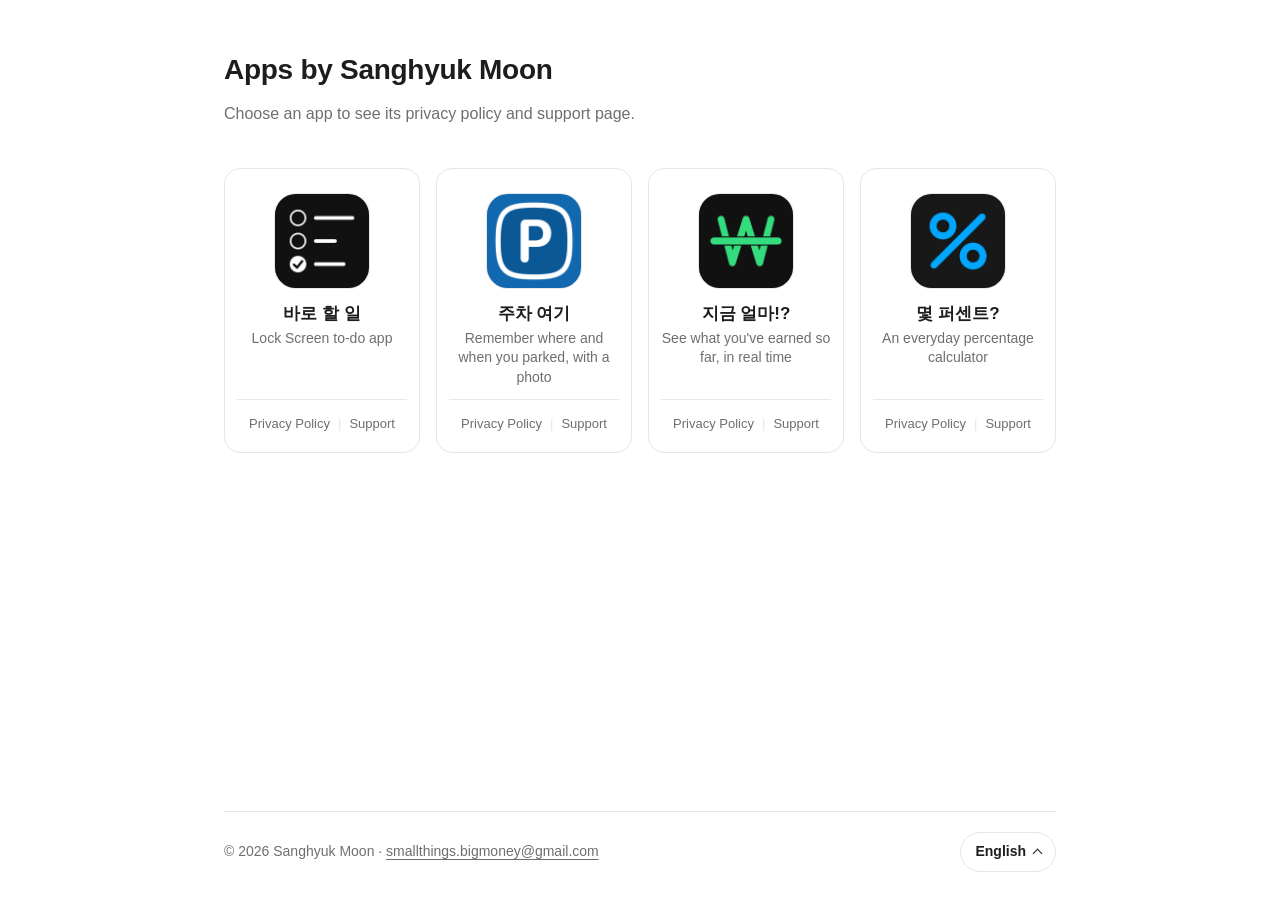
==== commit 60c85733: "Point Korea-only apps to the Korean App Store 바로 할 일 and 지금 얼마!? are only available in the Korean st" ====
--- a/index.html
+++ b/index.html
@@ -20,7 +20,7 @@
 
         <ul class="app-grid">
           <li class="app-card">
-            <a class="app-main" href="https://apps.apple.com/app/id6792196850">
+            <a class="app-main" href="https://apps.apple.com/kr/app/id6792196850">
               <img class="app-icon" src="barotodo/app-icon.png" alt="바로 할 일 앱 아이콘" width="96" height="96">
               <span class="app-name" lang="ko">바로 할 일</span>
               <span class="app-tag">잠금화면 투두 앱</span>
@@ -42,7 +42,7 @@
             </p>
           </li>
           <li class="app-card">
-            <a class="app-main" href="https://apps.apple.com/app/id6780528556">
+            <a class="app-main" href="https://apps.apple.com/kr/app/id6780528556">
               <img class="app-icon" src="howmuch/app-icon.png" alt="지금 얼마!? 앱 아이콘" width="96" height="96">
               <span class="app-name" lang="ko">지금 얼마!?</span>
               <span class="app-tag">지금까지 번 급여를 실시간으로 보여주는 앱</span>
@@ -75,7 +75,7 @@
 
         <ul class="app-grid">
           <li class="app-card">
-            <a class="app-main" href="https://apps.apple.com/app/id6792196850">
+            <a class="app-main" href="https://apps.apple.com/kr/app/id6792196850">
               <img class="app-icon" src="barotodo/app-icon.png" alt="바로 할 일 app icon" width="96" height="96">
               <span class="app-name" lang="ko">바로 할 일</span>
               <span class="app-tag">Lock Screen to-do app</span>
@@ -97,7 +97,7 @@
             </p>
           </li>
           <li class="app-card">
-            <a class="app-main" href="https://apps.apple.com/app/id6780528556">
+            <a class="app-main" href="https://apps.apple.com/kr/app/id6780528556">
               <img class="app-icon" src="howmuch/app-icon.png" alt="지금 얼마!? app icon" width="96" height="96">
               <span class="app-name" lang="ko">지금 얼마!?</span>
               <span class="app-tag">See what you've earned so far, in real time</span>
@@ -130,7 +130,7 @@
 
         <ul class="app-grid">
           <li class="app-card">
-            <a class="app-main" href="https://apps.apple.com/app/id6792196850">
+            <a class="app-main" href="https://apps.apple.com/kr/app/id6792196850">
               <img class="app-icon" src="barotodo/app-icon.png" alt="바로 할 일 アプリアイコン" width="96" height="96">
               <span class="app-name" lang="ko">바로 할 일</span>
               <span class="app-tag">ロック画面ToDoアプリ</span>
@@ -152,7 +152,7 @@
             </p>
           </li>
           <li class="app-card">
-            <a class="app-main" href="https://apps.apple.com/app/id6780528556">
+            <a class="app-main" href="https://apps.apple.com/kr/app/id6780528556">
               <img class="app-icon" src="howmuch/app-icon.png" alt="지금 얼마!? アプリアイコン" width="96" height="96">
               <span class="app-name" lang="ko">지금 얼마!?</span>
               <span class="app-tag">今までに稼いだ給与をリアルタイムで表示するアプリ</span>
@@ -185,7 +185,7 @@
 
         <ul class="app-grid">
           <li class="app-card">
-            <a class="app-main" href="https://apps.apple.com/app/id6792196850">
+            <a class="app-main" href="https://apps.apple.com/kr/app/id6792196850">
               <img class="app-icon" src="barotodo/app-icon.png" alt="바로 할 일 应用图标" width="96" height="96">
               <span class="app-name" lang="ko">바로 할 일</span>
               <span class="app-tag">锁屏待办应用</span>
@@ -207,7 +207,7 @@
             </p>
           </li>
           <li class="app-card">
-            <a class="app-main" href="https://apps.apple.com/app/id6780528556">
+            <a class="app-main" href="https://apps.apple.com/kr/app/id6780528556">
               <img class="app-icon" src="howmuch/app-icon.png" alt="지금 얼마!? 应用图标" width="96" height="96">
               <span class="app-name" lang="ko">지금 얼마!?</span>
               <span class="app-tag">实时显示到目前为止赚到的工资</span>
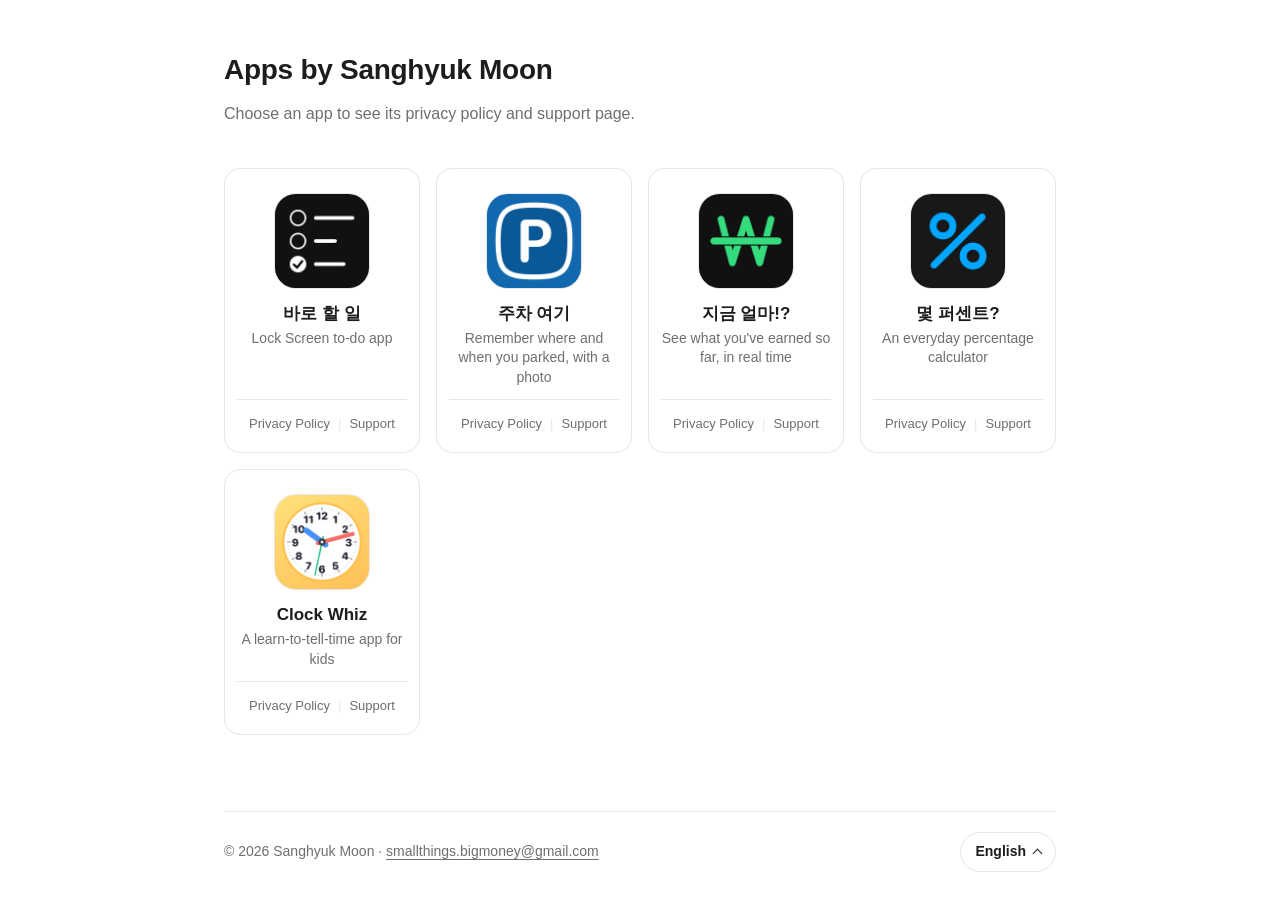
==== commit 95b49033: "Add 시계 박사 to the home page app list Co-Authored-By: Claude Fable 5.2 <noreply@anthropic.com>" ====
--- a/index.html
+++ b/index.html
@@ -22,7 +22,7 @@
           <li class="app-card">
             <a class="app-main" href="https://apps.apple.com/kr/app/id6792196850">
               <img class="app-icon" src="barotodo/app-icon.png" alt="바로 할 일 앱 아이콘" width="96" height="96">
-              <span class="app-name" lang="ko">바로 할 일</span>
+              <span class="app-name">바로 할 일</span>
               <span class="app-tag">잠금화면 투두 앱</span>
             </a>
             <p class="app-links">
@@ -33,7 +33,7 @@
           <li class="app-card">
             <a class="app-main" href="https://apps.apple.com/app/id6792790492">
               <img class="app-icon" src="parkinghere/app-icon.png" alt="주차 여기 앱 아이콘" width="96" height="96">
-              <span class="app-name" lang="ko">주차 여기</span>
+              <span class="app-name">주차 여기</span>
               <span class="app-tag">사진으로 기억하는 주차 위치와 시간</span>
             </a>
             <p class="app-links">
@@ -44,7 +44,7 @@
           <li class="app-card">
             <a class="app-main" href="https://apps.apple.com/kr/app/id6780528556">
               <img class="app-icon" src="howmuch/app-icon.png" alt="지금 얼마!? 앱 아이콘" width="96" height="96">
-              <span class="app-name" lang="ko">지금 얼마!?</span>
+              <span class="app-name">지금 얼마!?</span>
               <span class="app-tag">지금까지 번 급여를 실시간으로 보여주는 앱</span>
             </a>
             <p class="app-links">
@@ -55,7 +55,7 @@
           <li class="app-card">
             <a class="app-main" href="https://apps.apple.com/app/id6790330670">
               <img class="app-icon" src="percentcalculator/app-icon.png" alt="몇 퍼센트? 앱 아이콘" width="96" height="96">
-              <span class="app-name" lang="ko">몇 퍼센트?</span>
+              <span class="app-name">몇 퍼센트?</span>
               <span class="app-tag">생활 속 퍼센트 계산기</span>
             </a>
             <p class="app-links">
@@ -63,6 +63,17 @@
               <a href="percentcalculator/support.html">지원</a>
             </p>
           </li>
+          <li class="app-card">
+            <a class="app-main" href="clockwhiz/">
+              <img class="app-icon" src="clockwhiz/app-icon.png" alt="시계 박사 앱 아이콘" width="96" height="96">
+              <span class="app-name">시계 박사</span>
+              <span class="app-tag">어린이를 위한 시계 읽기 교육 앱</span>
+            </a>
+            <p class="app-links">
+              <a href="clockwhiz/">개인정보 처리방침</a>
+              <a href="clockwhiz/support.html">지원</a>
+            </p>
+          </li>
         </ul>
       </main>
     </div>
@@ -77,7 +88,7 @@
           <li class="app-card">
             <a class="app-main" href="https://apps.apple.com/kr/app/id6792196850">
               <img class="app-icon" src="barotodo/app-icon.png" alt="바로 할 일 app icon" width="96" height="96">
-              <span class="app-name" lang="ko">바로 할 일</span>
+              <span class="app-name">바로 할 일</span>
               <span class="app-tag">Lock Screen to-do app</span>
             </a>
             <p class="app-links">
@@ -88,7 +99,7 @@
           <li class="app-card">
             <a class="app-main" href="https://apps.apple.com/app/id6792790492">
               <img class="app-icon" src="parkinghere/app-icon.png" alt="주차 여기 app icon" width="96" height="96">
-              <span class="app-name" lang="ko">주차 여기</span>
+              <span class="app-name">주차 여기</span>
               <span class="app-tag">Remember where and when you parked, with a photo</span>
             </a>
             <p class="app-links">
@@ -99,7 +110,7 @@
           <li class="app-card">
             <a class="app-main" href="https://apps.apple.com/kr/app/id6780528556">
               <img class="app-icon" src="howmuch/app-icon.png" alt="지금 얼마!? app icon" width="96" height="96">
-              <span class="app-name" lang="ko">지금 얼마!?</span>
+              <span class="app-name">지금 얼마!?</span>
               <span class="app-tag">See what you've earned so far, in real time</span>
             </a>
             <p class="app-links">
@@ -110,7 +121,7 @@
           <li class="app-card">
             <a class="app-main" href="https://apps.apple.com/app/id6790330670">
               <img class="app-icon" src="percentcalculator/app-icon.png" alt="몇 퍼센트? app icon" width="96" height="96">
-              <span class="app-name" lang="ko">몇 퍼센트?</span>
+              <span class="app-name">몇 퍼센트?</span>
               <span class="app-tag">An everyday percentage calculator</span>
             </a>
             <p class="app-links">
@@ -118,6 +129,17 @@
               <a href="percentcalculator/support.html">Support</a>
             </p>
           </li>
+          <li class="app-card">
+            <a class="app-main" href="clockwhiz/">
+              <img class="app-icon" src="clockwhiz/app-icon.png" alt="Clock Whiz app icon" width="96" height="96">
+              <span class="app-name">Clock Whiz</span>
+              <span class="app-tag">A learn-to-tell-time app for kids</span>
+            </a>
+            <p class="app-links">
+              <a href="clockwhiz/">Privacy Policy</a>
+              <a href="clockwhiz/support.html">Support</a>
+            </p>
+          </li>
         </ul>
       </main>
     </div>
@@ -132,7 +154,7 @@
           <li class="app-card">
             <a class="app-main" href="https://apps.apple.com/kr/app/id6792196850">
               <img class="app-icon" src="barotodo/app-icon.png" alt="바로 할 일 アプリアイコン" width="96" height="96">
-              <span class="app-name" lang="ko">바로 할 일</span>
+              <span class="app-name">바로 할 일</span>
               <span class="app-tag">ロック画面ToDoアプリ</span>
             </a>
             <p class="app-links">
@@ -143,7 +165,7 @@
           <li class="app-card">
             <a class="app-main" href="https://apps.apple.com/app/id6792790492">
               <img class="app-icon" src="parkinghere/app-icon.png" alt="주차 여기 アプリアイコン" width="96" height="96">
-              <span class="app-name" lang="ko">주차 여기</span>
+              <span class="app-name">주차 여기</span>
               <span class="app-tag">写真で覚える駐車位置と時間</span>
             </a>
             <p class="app-links">
@@ -154,7 +176,7 @@
           <li class="app-card">
             <a class="app-main" href="https://apps.apple.com/kr/app/id6780528556">
               <img class="app-icon" src="howmuch/app-icon.png" alt="지금 얼마!? アプリアイコン" width="96" height="96">
-              <span class="app-name" lang="ko">지금 얼마!?</span>
+              <span class="app-name">지금 얼마!?</span>
               <span class="app-tag">今までに稼いだ給与をリアルタイムで表示するアプリ</span>
             </a>
             <p class="app-links">
@@ -165,7 +187,7 @@
           <li class="app-card">
             <a class="app-main" href="https://apps.apple.com/app/id6790330670">
               <img class="app-icon" src="percentcalculator/app-icon.png" alt="몇 퍼센트? アプリアイコン" width="96" height="96">
-              <span class="app-name" lang="ko">몇 퍼센트?</span>
+              <span class="app-name">몇 퍼센트?</span>
               <span class="app-tag">暮らしのパーセント計算機</span>
             </a>
             <p class="app-links">
@@ -173,6 +195,17 @@
               <a href="percentcalculator/support.html">サポート</a>
             </p>
           </li>
+          <li class="app-card">
+            <a class="app-main" href="clockwhiz/">
+              <img class="app-icon" src="clockwhiz/app-icon.png" alt="とけいはかせ アプリアイコン" width="96" height="96">
+              <span class="app-name">とけいはかせ</span>
+              <span class="app-tag">こどものための時計の読み方学習アプリ</span>
+            </a>
+            <p class="app-links">
+              <a href="clockwhiz/">プライバシー</a>
+              <a href="clockwhiz/support.html">サポート</a>
+            </p>
+          </li>
         </ul>
       </main>
     </div>
@@ -187,7 +220,7 @@
           <li class="app-card">
             <a class="app-main" href="https://apps.apple.com/kr/app/id6792196850">
               <img class="app-icon" src="barotodo/app-icon.png" alt="바로 할 일 应用图标" width="96" height="96">
-              <span class="app-name" lang="ko">바로 할 일</span>
+              <span class="app-name">바로 할 일</span>
               <span class="app-tag">锁屏待办应用</span>
             </a>
             <p class="app-links">
@@ -198,7 +231,7 @@
           <li class="app-card">
             <a class="app-main" href="https://apps.apple.com/app/id6792790492">
               <img class="app-icon" src="parkinghere/app-icon.png" alt="주차 여기 应用图标" width="96" height="96">
-              <span class="app-name" lang="ko">주차 여기</span>
+              <span class="app-name">주차 여기</span>
               <span class="app-tag">用照片记住停车位置和时间</span>
             </a>
             <p class="app-links">
@@ -209,7 +242,7 @@
           <li class="app-card">
             <a class="app-main" href="https://apps.apple.com/kr/app/id6780528556">
               <img class="app-icon" src="howmuch/app-icon.png" alt="지금 얼마!? 应用图标" width="96" height="96">
-              <span class="app-name" lang="ko">지금 얼마!?</span>
+              <span class="app-name">지금 얼마!?</span>
               <span class="app-tag">实时显示到目前为止赚到的工资</span>
             </a>
             <p class="app-links">
@@ -220,12 +253,23 @@
           <li class="app-card">
             <a class="app-main" href="https://apps.apple.com/app/id6790330670">
               <img class="app-icon" src="percentcalculator/app-icon.png" alt="몇 퍼센트? 应用图标" width="96" height="96">
-              <span class="app-name" lang="ko">몇 퍼센트?</span>
+              <span class="app-name">몇 퍼센트?</span>
               <span class="app-tag">生活中的百分比计算器</span>
             </a>
             <p class="app-links">
               <a href="percentcalculator/">隐私政策</a>
               <a href="percentcalculator/support.html">支持</a>
+            </p>
+          </li>
+          <li class="app-card">
+            <a class="app-main" href="clockwhiz/">
+              <img class="app-icon" src="clockwhiz/app-icon.png" alt="시계 박사 应用图标" width="96" height="96">
+              <span class="app-name">시계 박사</span>
+              <span class="app-tag">儿童认识时钟学习应用</span>
+            </a>
+            <p class="app-links">
+              <a href="clockwhiz/">隐私政策</a>
+              <a href="clockwhiz/support.html">支持</a>
             </p>
           </li>
         </ul>
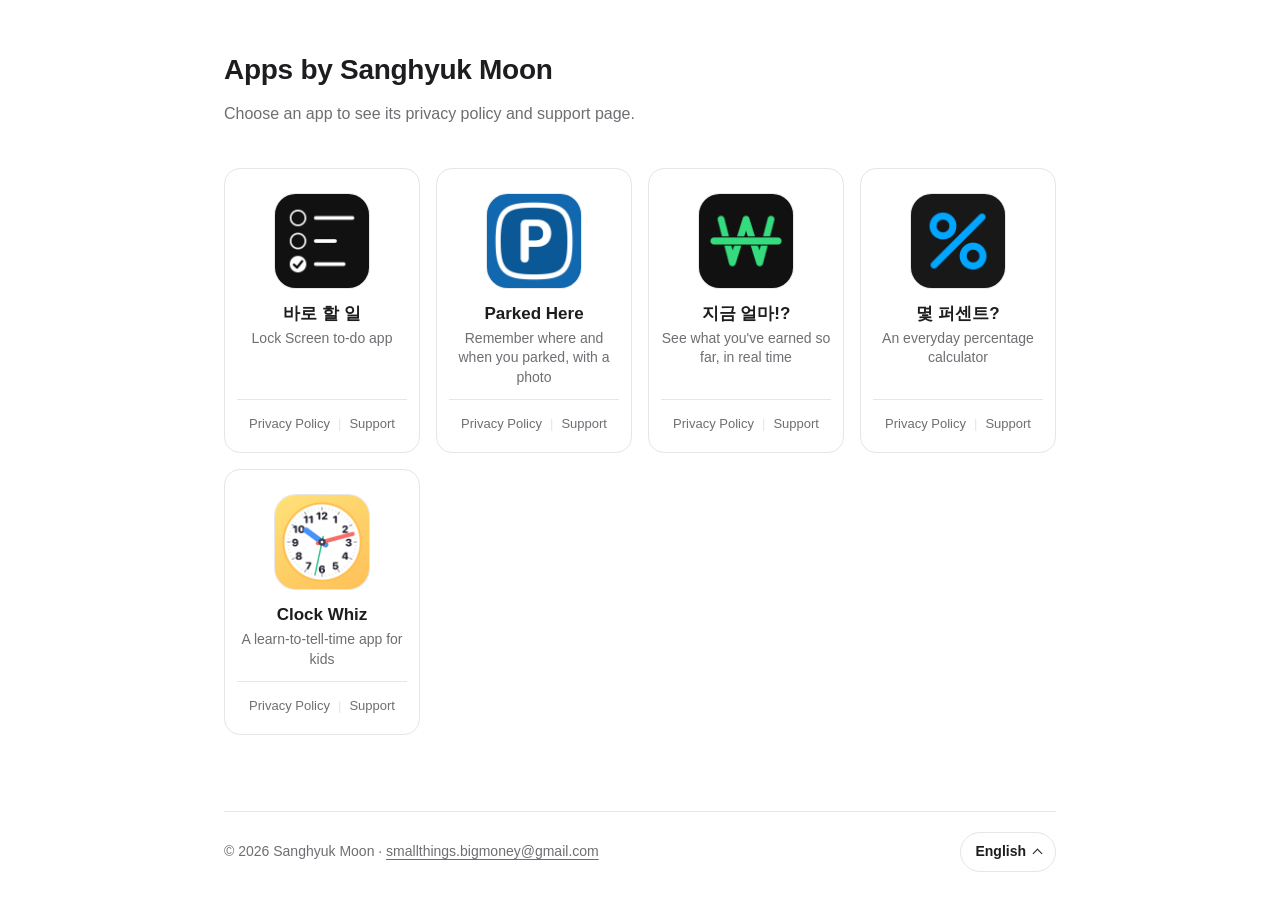
==== commit 112fdc8d: "Rename 주차 여기 to Parked Here (en) and 駐車ココ (ja) - parkinghere privacy and support pages: use the loca" ====
--- a/index.html
+++ b/index.html
@@ -98,8 +98,8 @@
           </li>
           <li class="app-card">
             <a class="app-main" href="https://apps.apple.com/app/id6792790492">
-              <img class="app-icon" src="parkinghere/app-icon.png" alt="주차 여기 app icon" width="96" height="96">
-              <span class="app-name">주차 여기</span>
+              <img class="app-icon" src="parkinghere/app-icon.png" alt="Parked Here app icon" width="96" height="96">
+              <span class="app-name">Parked Here</span>
               <span class="app-tag">Remember where and when you parked, with a photo</span>
             </a>
             <p class="app-links">
@@ -164,8 +164,8 @@
           </li>
           <li class="app-card">
             <a class="app-main" href="https://apps.apple.com/app/id6792790492">
-              <img class="app-icon" src="parkinghere/app-icon.png" alt="주차 여기 アプリアイコン" width="96" height="96">
-              <span class="app-name">주차 여기</span>
+              <img class="app-icon" src="parkinghere/app-icon.png" alt="駐車ココ アプリアイコン" width="96" height="96">
+              <span class="app-name">駐車ココ</span>
               <span class="app-tag">写真で覚える駐車位置と時間</span>
             </a>
             <p class="app-links">
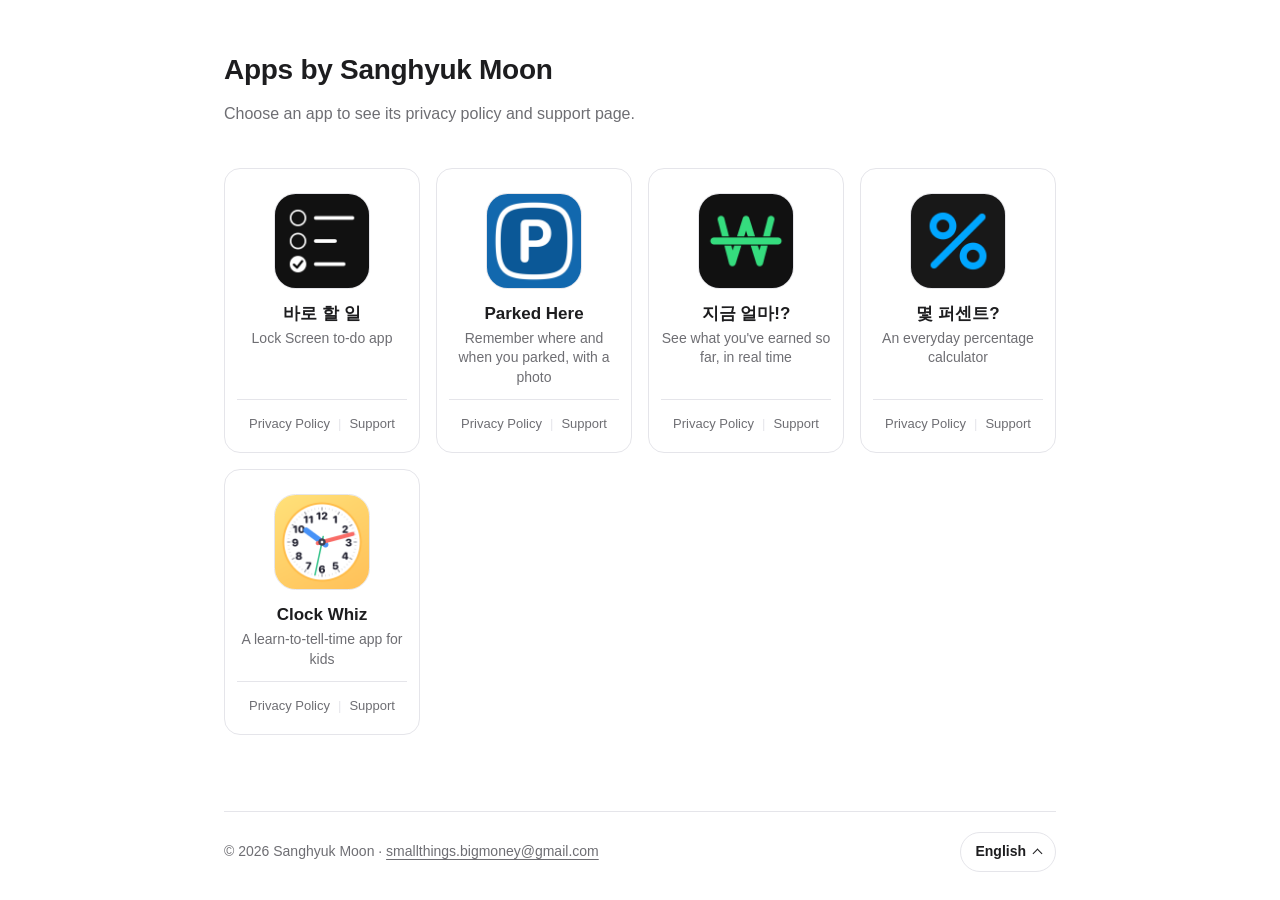
==== commit 1bf1219d: "Remove Chinese pages and move 주차 여기 to /parkedhere Co-Authored-By: Claude Fable 5.2 <noreply@anthrop" ====
--- a/index.html
+++ b/index.html
@@ -32,13 +32,13 @@
           </li>
           <li class="app-card">
             <a class="app-main" href="https://apps.apple.com/app/id6792790492">
-              <img class="app-icon" src="parkinghere/app-icon.png" alt="주차 여기 앱 아이콘" width="96" height="96">
+              <img class="app-icon" src="parkedhere/app-icon.png" alt="주차 여기 앱 아이콘" width="96" height="96">
               <span class="app-name">주차 여기</span>
               <span class="app-tag">사진으로 기억하는 주차 위치와 시간</span>
             </a>
             <p class="app-links">
-              <a href="parkinghere/">개인정보 처리방침</a>
-              <a href="parkinghere/support.html">지원</a>
+              <a href="parkedhere/">개인정보 처리방침</a>
+              <a href="parkedhere/support.html">지원</a>
             </p>
           </li>
           <li class="app-card">
@@ -98,13 +98,13 @@
           </li>
           <li class="app-card">
             <a class="app-main" href="https://apps.apple.com/app/id6792790492">
-              <img class="app-icon" src="parkinghere/app-icon.png" alt="Parked Here app icon" width="96" height="96">
+              <img class="app-icon" src="parkedhere/app-icon.png" alt="Parked Here app icon" width="96" height="96">
               <span class="app-name">Parked Here</span>
               <span class="app-tag">Remember where and when you parked, with a photo</span>
             </a>
             <p class="app-links">
-              <a href="parkinghere/">Privacy Policy</a>
-              <a href="parkinghere/support.html">Support</a>
+              <a href="parkedhere/">Privacy Policy</a>
+              <a href="parkedhere/support.html">Support</a>
             </p>
           </li>
           <li class="app-card">
@@ -164,13 +164,13 @@
           </li>
           <li class="app-card">
             <a class="app-main" href="https://apps.apple.com/app/id6792790492">
-              <img class="app-icon" src="parkinghere/app-icon.png" alt="駐車ココ アプリアイコン" width="96" height="96">
+              <img class="app-icon" src="parkedhere/app-icon.png" alt="駐車ココ アプリアイコン" width="96" height="96">
               <span class="app-name">駐車ココ</span>
               <span class="app-tag">写真で覚える駐車位置と時間</span>
             </a>
             <p class="app-links">
-              <a href="parkinghere/">プライバシー</a>
-              <a href="parkinghere/support.html">サポート</a>
+              <a href="parkedhere/">プライバシー</a>
+              <a href="parkedhere/support.html">サポート</a>
             </p>
           </li>
           <li class="app-card">
@@ -204,72 +204,6 @@
             <p class="app-links">
               <a href="clockwhiz/">プライバシー</a>
               <a href="clockwhiz/support.html">サポート</a>
-            </p>
-          </li>
-        </ul>
-      </main>
-    </div>
-    <div class="l l-zh" lang="zh-Hans" data-title="Sanghyuk Moon 的应用">
-      <main>
-        <div class="intro">
-          <h1>Sanghyuk Moon 的应用</h1>
-          <p class="lead">选择应用即可查看隐私政策和支持页面。</p>
-        </div>
-
-        <ul class="app-grid">
-          <li class="app-card">
-            <a class="app-main" href="https://apps.apple.com/kr/app/id6792196850">
-              <img class="app-icon" src="barotodo/app-icon.png" alt="바로 할 일 应用图标" width="96" height="96">
-              <span class="app-name">바로 할 일</span>
-              <span class="app-tag">锁屏待办应用</span>
-            </a>
-            <p class="app-links">
-              <a href="barotodo/">隐私政策</a>
-              <a href="barotodo/support.html">支持</a>
-            </p>
-          </li>
-          <li class="app-card">
-            <a class="app-main" href="https://apps.apple.com/app/id6792790492">
-              <img class="app-icon" src="parkinghere/app-icon.png" alt="주차 여기 应用图标" width="96" height="96">
-              <span class="app-name">주차 여기</span>
-              <span class="app-tag">用照片记住停车位置和时间</span>
-            </a>
-            <p class="app-links">
-              <a href="parkinghere/">隐私政策</a>
-              <a href="parkinghere/support.html">支持</a>
-            </p>
-          </li>
-          <li class="app-card">
-            <a class="app-main" href="https://apps.apple.com/kr/app/id6780528556">
-              <img class="app-icon" src="howmuch/app-icon.png" alt="지금 얼마!? 应用图标" width="96" height="96">
-              <span class="app-name">지금 얼마!?</span>
-              <span class="app-tag">实时显示到目前为止赚到的工资</span>
-            </a>
-            <p class="app-links">
-              <a href="howmuch/">隐私政策</a>
-              <a href="howmuch/support.html">支持</a>
-            </p>
-          </li>
-          <li class="app-card">
-            <a class="app-main" href="https://apps.apple.com/app/id6790330670">
-              <img class="app-icon" src="percentcalculator/app-icon.png" alt="몇 퍼센트? 应用图标" width="96" height="96">
-              <span class="app-name">몇 퍼센트?</span>
-              <span class="app-tag">生活中的百分比计算器</span>
-            </a>
-            <p class="app-links">
-              <a href="percentcalculator/">隐私政策</a>
-              <a href="percentcalculator/support.html">支持</a>
-            </p>
-          </li>
-          <li class="app-card">
-            <a class="app-main" href="clockwhiz/">
-              <img class="app-icon" src="clockwhiz/app-icon.png" alt="시계 박사 应用图标" width="96" height="96">
-              <span class="app-name">시계 박사</span>
-              <span class="app-tag">儿童认识时钟学习应用</span>
-            </a>
-            <p class="app-links">
-              <a href="clockwhiz/">隐私政策</a>
-              <a href="clockwhiz/support.html">支持</a>
             </p>
           </li>
         </ul>
@@ -284,7 +218,6 @@
           <button type="button" data-set-lang="en" lang="en">English</button>
           <button type="button" data-set-lang="ko" lang="ko">한국어</button>
           <button type="button" data-set-lang="ja" lang="ja">日本語</button>
-          <button type="button" data-set-lang="zh" lang="zh-Hans">简体中文</button>
         </div>
       </details>
     </footer>
--- a/assets/styles.css
+++ b/assets/styles.css
@@ -51,9 +51,8 @@
 .l { display: none; flex: 1; }
 html[data-lang="ko"] .l-ko,
 html[data-lang="en"] .l-en,
-html[data-lang="ja"] .l-ja,
-html[data-lang="zh"] .l-zh { display: block; }
-.l-en, .l-ja, .l-zh { word-break: normal; }
+html[data-lang="ja"] .l-ja { display: block; }
+.l-en, .l-ja { word-break: normal; }
 
 /* 앱 헤더 + 탭 */
 .app-header {
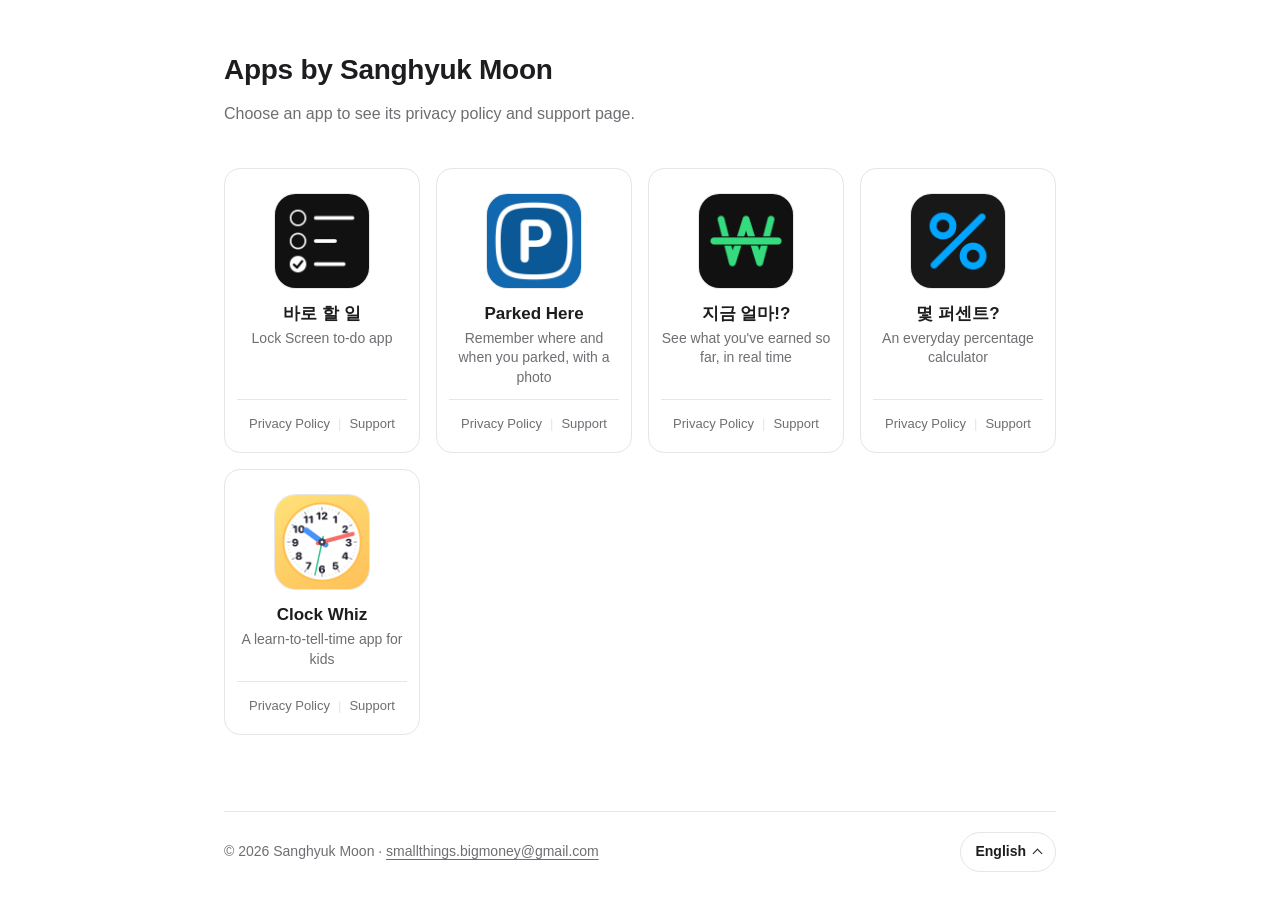
==== commit 8bd2ba30: "Link 시계 박사 to the App Store Co-Authored-By: Claude Fable 5.2 <noreply@anthropic.com>" ====
--- a/index.html
+++ b/index.html
@@ -64,7 +64,7 @@
             </p>
           </li>
           <li class="app-card">
-            <a class="app-main" href="clockwhiz/">
+            <a class="app-main" href="https://apps.apple.com/app/id6836292083">
               <img class="app-icon" src="clockwhiz/app-icon.png" alt="시계 박사 앱 아이콘" width="96" height="96">
               <span class="app-name">시계 박사</span>
               <span class="app-tag">어린이를 위한 시계 읽기 교육 앱</span>
@@ -130,7 +130,7 @@
             </p>
           </li>
           <li class="app-card">
-            <a class="app-main" href="clockwhiz/">
+            <a class="app-main" href="https://apps.apple.com/app/id6836292083">
               <img class="app-icon" src="clockwhiz/app-icon.png" alt="Clock Whiz app icon" width="96" height="96">
               <span class="app-name">Clock Whiz</span>
               <span class="app-tag">A learn-to-tell-time app for kids</span>
@@ -196,7 +196,7 @@
             </p>
           </li>
           <li class="app-card">
-            <a class="app-main" href="clockwhiz/">
+            <a class="app-main" href="https://apps.apple.com/app/id6836292083">
               <img class="app-icon" src="clockwhiz/app-icon.png" alt="とけいはかせ アプリアイコン" width="96" height="96">
               <span class="app-name">とけいはかせ</span>
               <span class="app-tag">こどものための時計の読み方学習アプリ</span>
